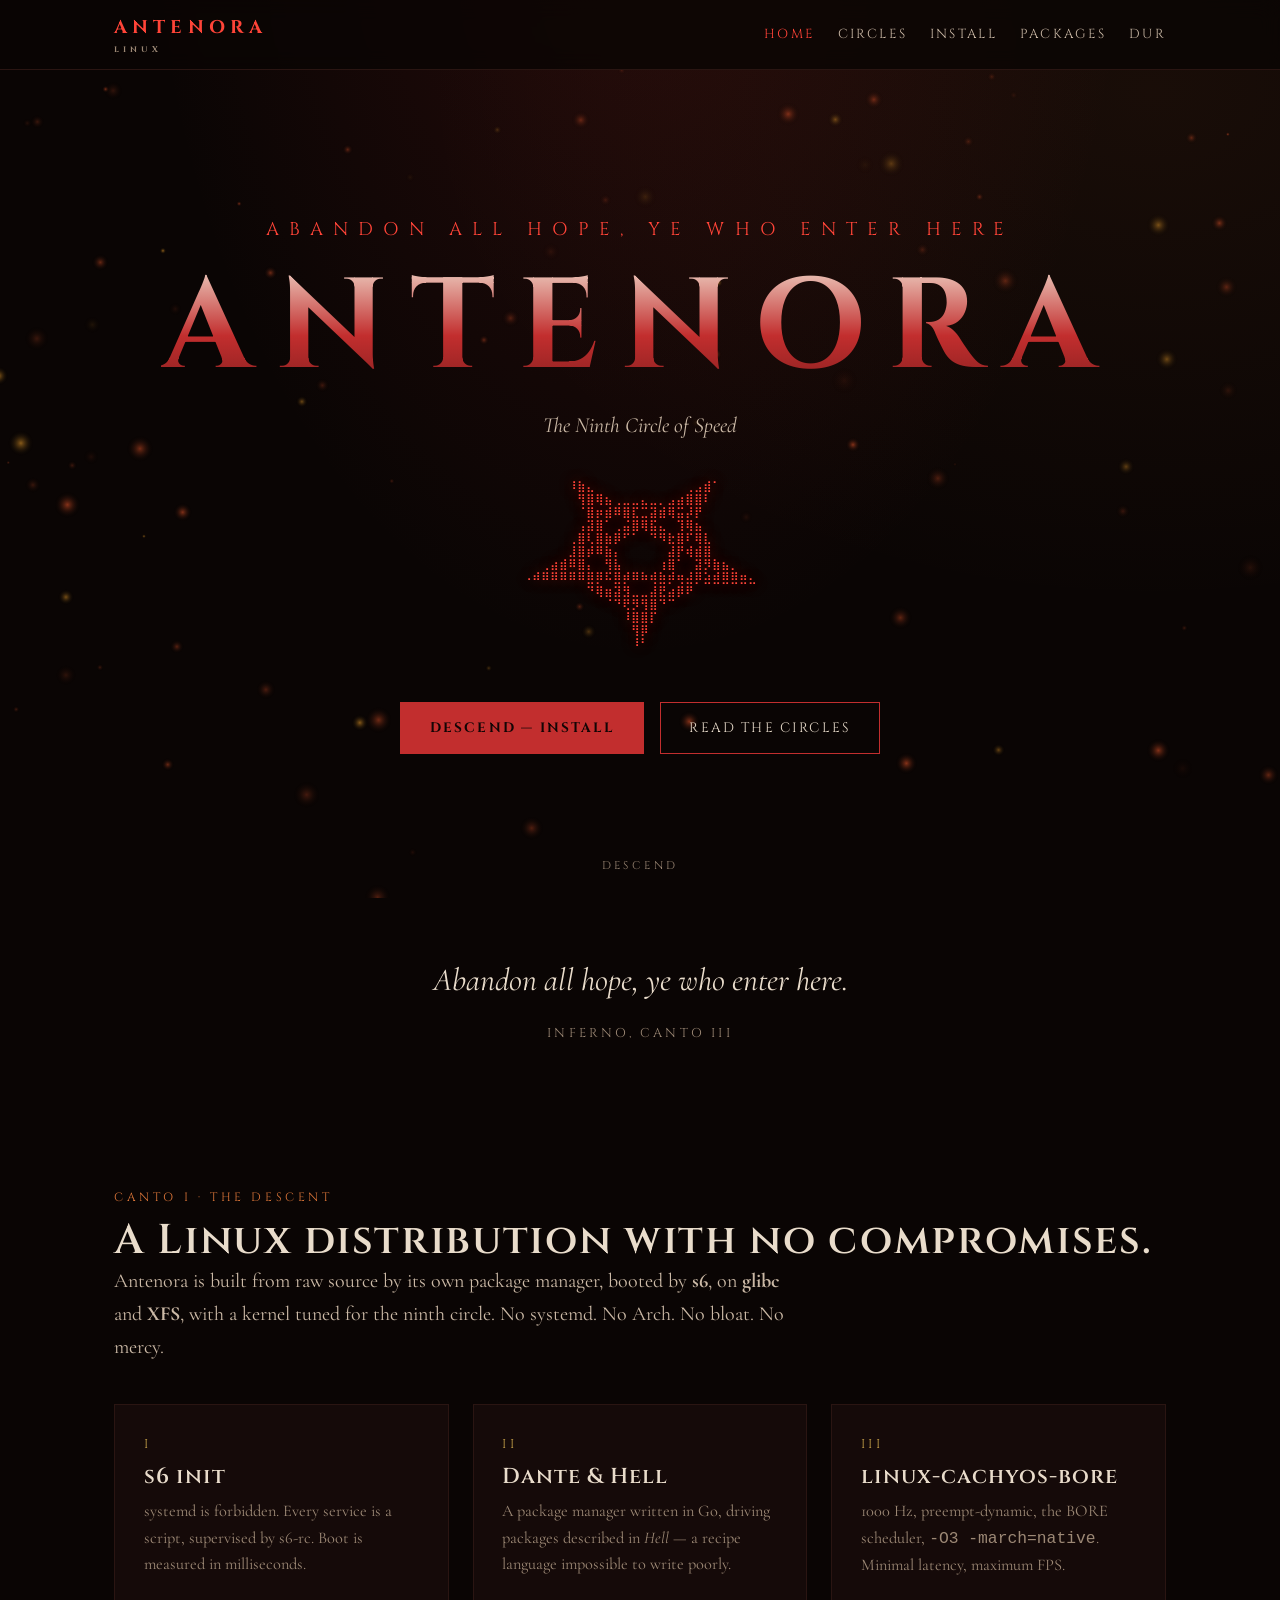
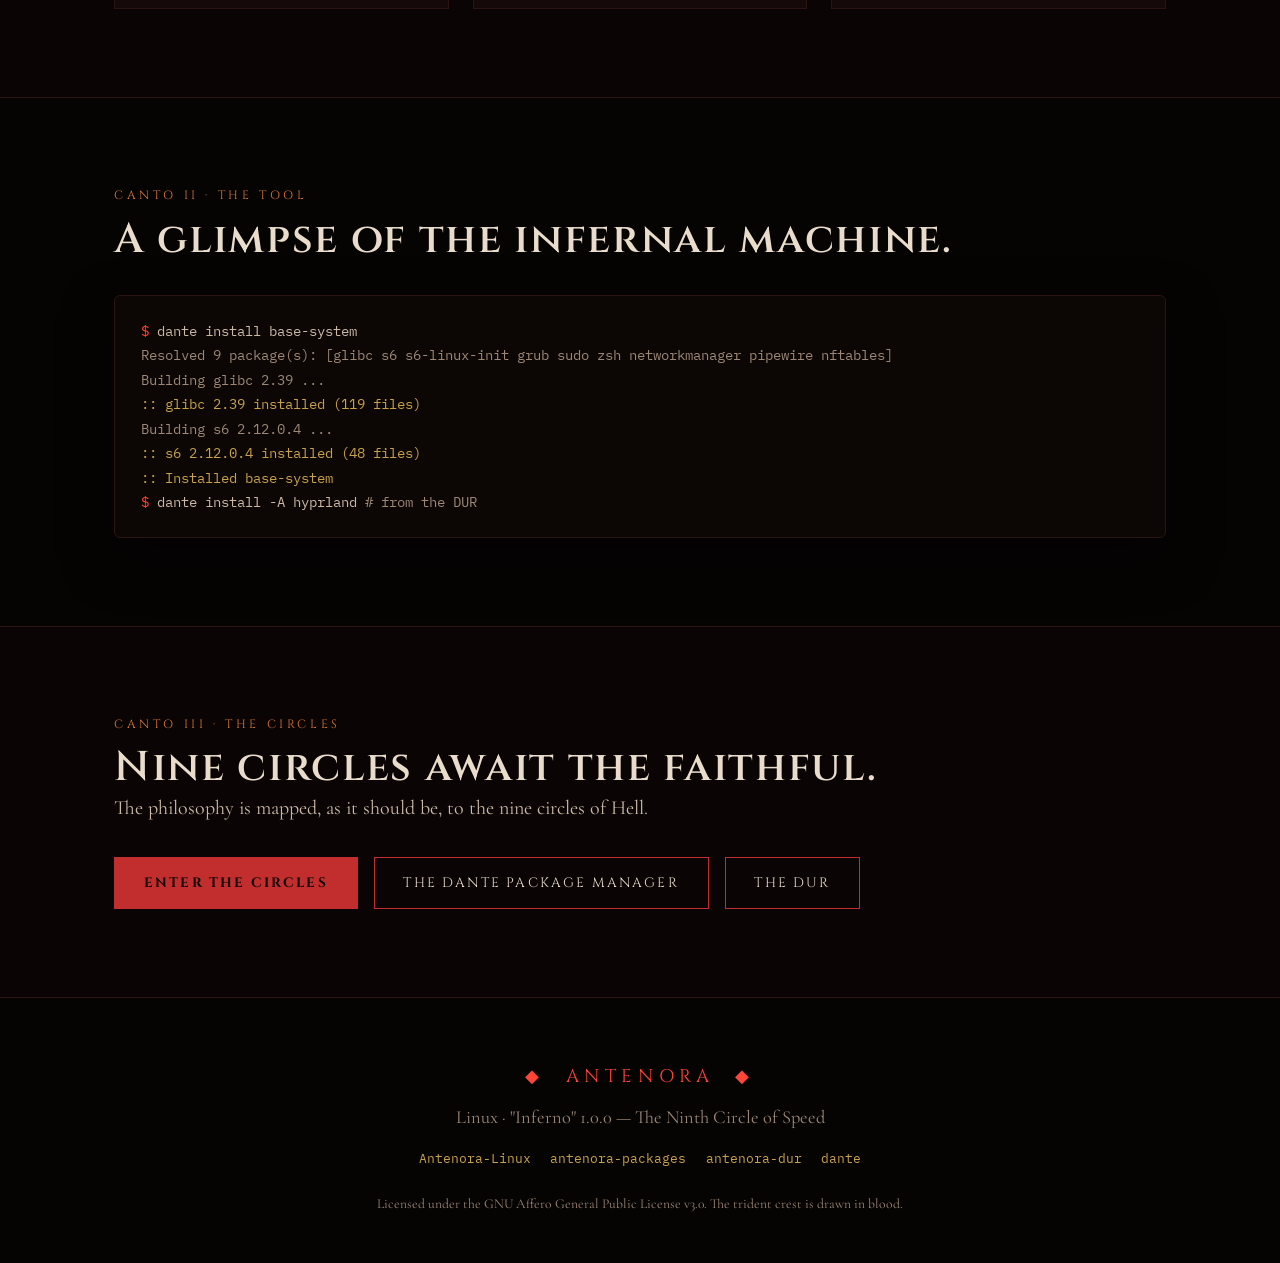
==== docs/index.html @ 0f2cb162 "Add the Antenora website — a descent through the Inferno - Five-page static site themed on Dante's I" ====
<!doctype html>
<html lang="en">
<head>
  <meta charset="utf-8">
  <meta name="viewport" content="width=device-width, initial-scale=1">
  <title>Antenora Linux — The Ninth Circle of Speed</title>
  <meta name="description" content="Antenora is a source-based Linux distribution. s6 init, glibc, XFS, the Dante package manager, and the Hell recipe language. No systemd, no bloat, no mercy.">
  <link rel="preconnect" href="https://fonts.googleapis.com">
  <link rel="preconnect" href="https://fonts.gstatic.com" crossorigin>
  <link href="https://fonts.googleapis.com/css2?family=Cinzel:wght@400;600;700&family=Cormorant+Garamond:ital,wght@0,400;0,500;1,400&family=IBM+Plex+Mono:wght@400;500&display=swap" rel="stylesheet">
  <link rel="stylesheet" href="style.css">
  <link rel="icon" href="favicon.png" type="image/png">
</head>
<body>

<nav>
  <div class="nav-inner">
    <a class="brand" href="index.html">Antenora<small>Linux</small></a>
    <div class="nav-links">
      <a href="index.html" class="active">Home</a>
      <a href="circles.html">Circles</a>
      <a href="install.html">Install</a>
      <a href="packages.html">Packages</a>
      <a href="dur.html">DUR</a>
    </div>
  </div>
</nav>

<header class="hero">
  <canvas id="embers"></canvas>
  <div class="hero-inner">
    <div class="invocation">Abandon all hope, ye who enter here</div>
    <h1>ANTENORA</h1>
    <p class="subtitle">The Ninth Circle of Speed</p>
    <pre class="crest">⠀⠀⠀⠀⠀⢰⣦⡀⠀⠀⠀⠀⠀⠀⠀⠀⠀⠀⠀⢀⣴⠂⠀⠀⠀⠀
⠀⠀⠀⠀⠀⠀⢿⣿⣶⣄⠀⠀⠀⡀⠀⠀⢀⣠⣾⣿⡏⠀⠀⠀⠀⠀
⠀⠀⠀⠀⠀⠀⠘⣿⣬⣽⣾⣿⡟⠛⣻⣵⣿⣛⣹⡿⠀⠀⠀⠀⠀⠀
⠀⠀⠀⠀⠀⠀⢀⣻⣷⠋⠀⣙⣿⣿⣟⡉⠈⢻⣷⣅⠀⠀⠀⠀⠀⠀
⠀⠀⠀⠀⠀⠀⣾⡏⣿⣦⣾⠟⠋⠈⠻⢿⡦⣾⡞⣿⡆⠀⠀⠀⠀⠀
⠀⠀⠀⠀⠀⢸⣿⣼⣿⣯⡁⠀⠀⠀⠀⠀⣹⡿⣴⣼⣿⠀⠀⠀⠀⠀
⠀⠀⠀⣠⣴⣿⣿⡁⠀⢿⣇⠀⠀⠀⠀⢠⣿⠃⠈⣻⢿⣦⣄⠀⠀⠀
⢀⣴⣾⣿⣿⣶⣿⣷⣶⣞⣿⣴⣶⣦⣴⣮⣽⣤⣰⣿⣣⣽⣿⣷⣤⡀
⠀⠀⠀⠀⠀⠀⠀⠻⣷⣤⣻⢷⠀⠀⣸⡿⣡⣾⡿⠁⠉⠉⠉⠉⠉⠉
⠀⠀⠀⠀⠀⠀⠀⠀⠈⠙⠻⡿⢿⢿⣿⠻⠛⠁⠀⠀⠀⠀⠀⠀⠀⠀
⠀⠀⠀⠀⠀⠀⠀⠀⠀⠀⠀⢸⣷⣾⡟⠀⠀⠀⠀⠀⠀⠀⠀⠀⠀⠀
⠀⠀⠀⠀⠀⠀⠀⠀⠀⠀⠀⠀⢿⣿⠁⠀⠀⠀⠀⠀⠀⠀⠀⠀⠀⠀
⠀⠀⠀⠀⠀⠀⠀⠀⠀⠀⠀⠀⢸⠇⠀⠀⠀⠀⠀⠀⠀⠀⠀⠀⠀⠀</pre>
    <div class="cta-row">
      <a class="btn primary" href="install.html">Descend — Install</a>
      <a class="btn ghost" href="circles.html">Read the Circles</a>
    </div>
  </div>
  <div class="scroll-hint">DESCEND</div>
</header>

<section class="quote-strip">
  <div class="container">
    <blockquote data-quote></blockquote>
    <cite data-quote-cite></cite>
  </div>
</section>

<section>
  <div class="container">
    <div class="eyebrow">Canto I · The Descent</div>
    <h2 class="reveal">A Linux distribution with no compromises.</h2>
    <p class="lede reveal">Antenora is built from raw source by its own package manager, booted by <strong>s6</strong>, on <strong>glibc</strong> and <strong>XFS</strong>, with a kernel tuned for the ninth circle. No systemd. No Arch. No bloat. No mercy.</p>
    <div class="grid three" style="margin-top:2.5rem">
      <div class="card reveal">
        <div class="num">I</div>
        <h3>s6 init</h3>
        <p>systemd is forbidden. Every service is a script, supervised by s6-rc. Boot is measured in milliseconds.</p>
      </div>
      <div class="card reveal">
        <div class="num">II</div>
        <h3>Dante &amp; Hell</h3>
        <p>A package manager written in Go, driving packages described in <em>Hell</em> — a recipe language impossible to write poorly.</p>
      </div>
      <div class="card reveal">
        <div class="num">III</div>
        <h3>linux-cachyos-bore</h3>
        <p>1000&nbsp;Hz, preempt-dynamic, the BORE scheduler, <code>-O3 -march=native</code>. Minimal latency, maximum FPS.</p>
      </div>
    </div>
  </div>
</section>

<section class="alt">
  <div class="container">
    <div class="eyebrow">Canto II · The Tool</div>
    <h2 class="reveal">A glimpse of the infernal machine.</h2>
    <div class="terminal reveal" style="margin-top:2rem">
      <div><span class="prompt">$</span> dante install base-system</div>
      <div class="dim">Resolved 9 package(s): [glibc s6 s6-linux-init grub sudo zsh networkmanager pipewire nftables]</div>
      <div class="dim">Building glibc 2.39 ...</div>
      <div class="ok">:: glibc 2.39 installed (119 files)</div>
      <div class="dim">Building s6 2.12.0.4 ...</div>
      <div class="ok">:: s6 2.12.0.4 installed (48 files)</div>
      <div class="ok">:: Installed base-system</div>
      <div><span class="prompt">$</span> dante install -A hyprland <span class="dim"># from the DUR</span></div>
    </div>
  </div>
</section>

<section>
  <div class="container">
    <div class="eyebrow">Canto III · The Circles</div>
    <h2 class="reveal">Nine circles await the faithful.</h2>
    <p class="lede reveal">The philosophy is mapped, as it should be, to the nine circles of Hell.</p>
    <div class="cta-row reveal" style="justify-content:flex-start; margin-top:2rem">
      <a class="btn primary" href="circles.html">Enter the Circles</a>
      <a class="btn ghost" href="packages.html">The Dante package manager</a>
      <a class="btn ghost" href="dur.html">The DUR</a>
    </div>
  </div>
</section>

<footer>
  <div class="container">
    <div style="font-family:var(--display); letter-spacing:.3em; color:var(--red-bright)">◆ &nbsp;ANTENORA&nbsp; ◆</div>
    <p style="margin-top:.6rem; color:var(--muted)">Linux · "Inferno" 1.0.0 — The Ninth Circle of Speed</p>
    <div class="repos">
      <a href="https://github.com/AstralZX/Antenora-Linux">Antenora-Linux</a>
      <a href="https://github.com/AstralZX/antenora-packages">antenora-packages</a>
      <a href="https://github.com/AstralZX/antenora-dur">antenora-dur</a>
      <a href="https://github.com/AstralZX/dante">dante</a>
    </div>
    <p class="legal">Licensed under the GNU Affero General Public License v3.0. The trident crest is drawn in blood.</p>
  </div>
</footer>

<script src="main.js"></script>
</body>
</html>
---- docs/style.css ----
/* =========================================================================
   ANTENORA — The Ninth Circle of Speed
   A descent through Dante's Inferno, rendered in CSS.
   ========================================================================= */

:root {
  --bg: #0a0504;
  --bg-deep: #060303;
  --surface: #150a09;
  --surface-2: #1c0e0c;
  --line: #2a1512;
  --red: #c22e2e;
  --red-bright: #ff4438;
  --red-deep: #7c1d1d;
  --ember: #e0783a;
  --gold: #c8a24a;
  --ink: #e9dccb;
  --ink-dim: #cbb9a6;
  --muted: #9c8875;
  --serif: "Cormorant Garamond", "Georgia", serif;
  --display: "Cinzel", "Trajan Pro", serif;
  --mono: "IBM Plex Mono", "SFMono-Regular", "Menlo", monospace;
  --maxw: 1100px;
}

* { margin: 0; padding: 0; box-sizing: border-box; }

html { scroll-behavior: smooth; }

body {
  background: var(--bg);
  color: var(--ink);
  font-family: var(--serif);
  font-size: 1.15rem;
  line-height: 1.65;
  -webkit-font-smoothing: antialiased;
  background-image:
    radial-gradient(ellipse at 50% -20%, rgba(194,46,46,.16), transparent 55%),
    radial-gradient(ellipse at 90% 10%, rgba(224,120,58,.07), transparent 45%);
  background-attachment: fixed;
}

::selection { background: var(--red); color: #fff; }

a { color: var(--gold); text-decoration: none; }
a:hover { color: var(--ember); }

h1, h2, h3, h4 { font-family: var(--display); font-weight: 600; color: var(--ink); line-height: 1.15; }
h2 { font-size: clamp(1.8rem, 3.5vw, 2.6rem); letter-spacing: .04em; }
h3 { font-size: 1.35rem; letter-spacing: .05em; }

.container { max-width: var(--maxw); margin: 0 auto; padding: 0 1.5rem; }

/* ---- Nav ----------------------------------------------------------------- */
nav {
  position: sticky; top: 0; z-index: 50;
  background: rgba(10,5,4,.82);
  backdrop-filter: blur(10px);
  border-bottom: 1px solid var(--line);
}
.nav-inner { display: flex; align-items: center; gap: 1.75rem; max-width: var(--maxw); margin: 0 auto; padding: .8rem 1.5rem; }
.brand { font-family: var(--display); font-weight: 700; font-size: 1.15rem; letter-spacing: .28em; color: var(--red-bright); text-transform: uppercase; white-space: nowrap; }
.brand small { display: block; font-size: .5rem; letter-spacing: .5em; color: var(--muted); }
.nav-links { display: flex; gap: 1.4rem; margin-left: auto; }
.nav-links a { font-family: var(--display); font-size: .82rem; letter-spacing: .18em; text-transform: uppercase; color: var(--ink-dim); }
.nav-links a:hover { color: var(--ember); }
.nav-links a.active { color: var(--red-bright); }

/* ---- Hero ----------------------------------------------------------------- */
.hero {
  position: relative; min-height: 92vh;
  display: flex; align-items: center; justify-content: center; text-align: center;
  overflow: hidden;
}
#embers { position: absolute; inset: 0; width: 100%; height: 100%; }
.hero-inner { position: relative; z-index: 2; padding: 4rem 1.5rem; }
.hero .invocation { font-family: var(--display); letter-spacing: .55em; text-transform: uppercase; color: var(--red-bright); font-size: clamp(.85rem, 1.8vw, 1.15rem); margin-bottom: .6rem; }
.hero h1 {
  font-size: clamp(3rem, 11vw, 8rem);
  letter-spacing: .18em;
  font-weight: 700;
  background: linear-gradient(180deg, #f4e7d8 0%, #c22e2e 55%, #7c1d1d 100%);
  -webkit-background-clip: text; background-clip: text; color: transparent;
}
.hero .subtitle { font-size: clamp(1rem, 2.2vw, 1.35rem); color: var(--ink-dim); font-style: italic; margin-top: .4rem; }
.crest { color: var(--red-bright); font-family: var(--mono); font-size: clamp(.5rem, 1.4vw, .78rem); line-height: 1.05; margin: 2rem auto; text-shadow: 0 0 14px rgba(255,68,56,.55); white-space: pre; display: inline-block; }
.cta-row { display: flex; gap: 1rem; justify-content: center; flex-wrap: wrap; margin-top: 1.5rem; }
.btn {
  font-family: var(--display); letter-spacing: .16em; text-transform: uppercase;
  font-size: .85rem; padding: .85rem 1.8rem; border: 1px solid var(--red);
  color: var(--ink); transition: all .25s ease; cursor: pointer; display: inline-block;
}
.btn.primary { background: var(--red); border-color: var(--red); color: #120505; font-weight: 700; }
.btn.primary:hover { background: var(--red-bright); border-color: var(--red-bright); box-shadow: 0 0 24px rgba(255,68,56,.45); }
.btn.ghost:hover { border-color: var(--ember); color: var(--ember); box-shadow: 0 0 18px rgba(224,120,58,.25); }
.scroll-hint { position: absolute; bottom: 1.4rem; left: 50%; transform: translateX(-50%); color: var(--muted); font-family: var(--display); font-size: .7rem; letter-spacing: .3em; animation: bob 2.2s infinite; }
@keyframes bob { 0%,100% { transform: translate(-50%,0); } 50% { transform: translate(-50%,8px); } }

/* ---- Sections -------------------------------------------------------------- */
section { padding: 5.5rem 0; }
section.alt { background: var(--bg-deep); border-top: 1px solid var(--line); border-bottom: 1px solid var(--line); }
.eyebrow { font-family: var(--display); letter-spacing: .3em; text-transform: uppercase; font-size: .75rem; color: var(--ember); margin-bottom: .6rem; }
.lede { max-width: 42rem; color: var(--ink-dim); font-size: 1.25rem; }

/* quote strip */
.quote-strip { text-align: center; padding: 3.5rem 0; }
.quote-strip blockquote { font-size: clamp(1.3rem, 3vw, 2rem); font-style: italic; color: var(--ink); max-width: 52rem; margin: 0 auto; }
.quote-strip cite { display: block; margin-top: 1rem; font-family: var(--display); font-style: normal; font-size: .8rem; letter-spacing: .25em; text-transform: uppercase; color: var(--muted); }

/* cards */
.grid { display: grid; gap: 1.5rem; }
.grid.two { grid-template-columns: repeat(auto-fit, minmax(280px, 1fr)); }
.grid.three { grid-template-columns: repeat(auto-fit, minmax(240px, 1fr)); }
.card {
  background: var(--surface); border: 1px solid var(--line); padding: 1.8rem;
  transition: transform .25s ease, border-color .25s ease, box-shadow .25s ease;
}
.card:hover { transform: translateY(-4px); border-color: var(--red); box-shadow: 0 12px 34px rgba(194,46,46,.22); }
.card .num { font-family: var(--display); font-size: .8rem; letter-spacing: .25em; color: var(--gold); }
.card h3 { margin: .6rem 0 .5rem; }
.card p { color: var(--muted); font-size: 1.02rem; }

/* circles */
.circle { display: flex; gap: 1.4rem; align-items: flex-start; }
.circle .ring {
  flex: 0 0 auto; width: 58px; height: 58px; border-radius: 50%;
  border: 2px solid var(--red); display: grid; place-items: center;
  font-family: var(--display); font-size: 1.4rem; color: var(--red-bright);
  box-shadow: inset 0 0 14px rgba(194,46,46,.35);
}

/* tables */
table { width: 100%; border-collapse: collapse; }
th, td { text-align: left; padding: .8rem .9rem; border-bottom: 1px solid var(--line); }
th { font-family: var(--display); letter-spacing: .12em; text-transform: uppercase; font-size: .75rem; color: var(--ember); }
td { color: var(--ink-dim); font-size: 1.02rem; }
td code { font-family: var(--mono); font-size: .9rem; color: var(--red-bright); }

/* terminal + code */
.terminal, .code {
  background: #0c0605; border: 1px solid var(--line); border-radius: 6px;
  padding: 1.4rem 1.6rem; font-family: var(--mono); font-size: .9rem; line-height: 1.7;
  overflow-x: auto; box-shadow: 0 20px 50px rgba(0,0,0,.5);
}
.terminal { color: var(--ink-dim); }
.terminal .prompt { color: var(--red-bright); }
.terminal .ok { color: var(--gold); }
.terminal .dim { color: var(--muted); }
.code { color: #d7c6b2; }
.code .c { color: #6f5f50; font-style: italic; }   /* comment */
.code .k { color: var(--red-bright); }              /* keyword */
.code .s { color: var(--gold); }                    /* string */
.code .v { color: var(--ember); }                   /* variable */

/* steps */
.steps { counter-reset: step; }
.step { display: flex; gap: 1.4rem; margin-bottom: 1.6rem; }
.step::before {
  counter-increment: step; content: counter(step);
  flex: 0 0 auto; width: 44px; height: 44px; border: 1px solid var(--red);
  display: grid; place-items: center; font-family: var(--display); color: var(--red-bright); font-size: 1.1rem;
}
.step h3 { font-size: 1.15rem; }
.step p { color: var(--muted); }

/* footer */
footer { border-top: 1px solid var(--line); padding: 4rem 0 3rem; text-align: center; background: var(--bg-deep); }
footer .crest { font-size: .6rem; margin: 1rem 0; }
footer .legal { color: var(--muted); font-size: .85rem; margin-top: 1.5rem; }
footer .repos { display: flex; gap: 1.2rem; justify-content: center; flex-wrap: wrap; margin-top: 1rem; }
footer .repos a { font-family: var(--mono); font-size: .8rem; }

/* reveal */
.reveal { opacity: 0; transform: translateY(24px); transition: opacity .7s ease, transform .7s ease; }
.reveal.in { opacity: 1; transform: none; }

/* misc */
.page-hero { padding: 6rem 0 3rem; text-align: center; border-bottom: 1px solid var(--line); }
.page-hero h1 { font-size: clamp(2.4rem, 6vw, 4.2rem); letter-spacing: .14em; }
.page-hero p { color: var(--ink-dim); max-width: 46rem; margin: 1rem auto 0; font-size: 1.2rem; }
.rule { text-align: center; color: var(--red-deep); letter-spacing: .6em; margin: 1rem 0; }
kbd { font-family: var(--mono); font-size: .82em; background: var(--surface-2); border: 1px solid var(--line); border-radius: 4px; padding: .1em .45em; color: var(--ink); }

@media (max-width: 640px) {
  .nav-links { gap: 1rem; }
  .nav-links a { font-size: .7rem; letter-spacing: .08em; }
  section { padding: 3.5rem 0; }
}

@media (prefers-reduced-motion: reduce) {
  * { animation: none !important; transition: none !important; }
  .reveal { opacity: 1; transform: none; }
}
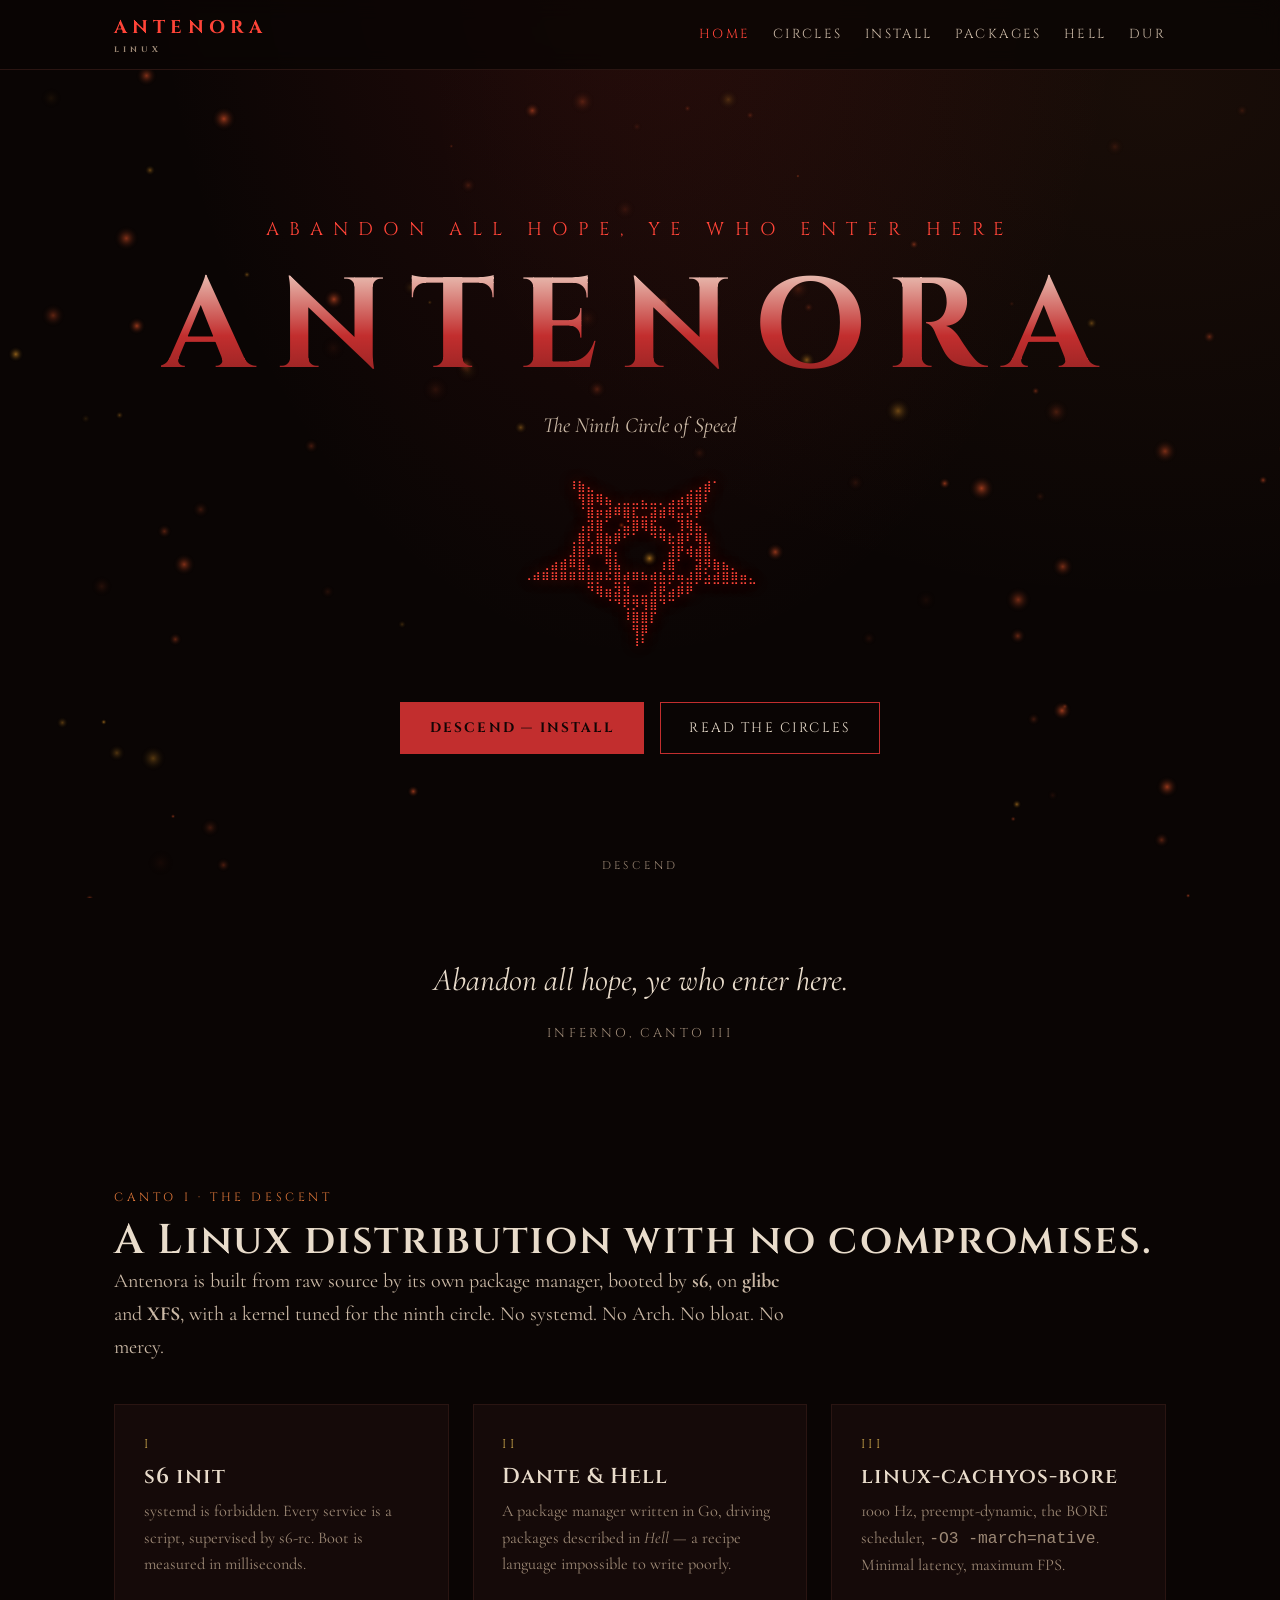
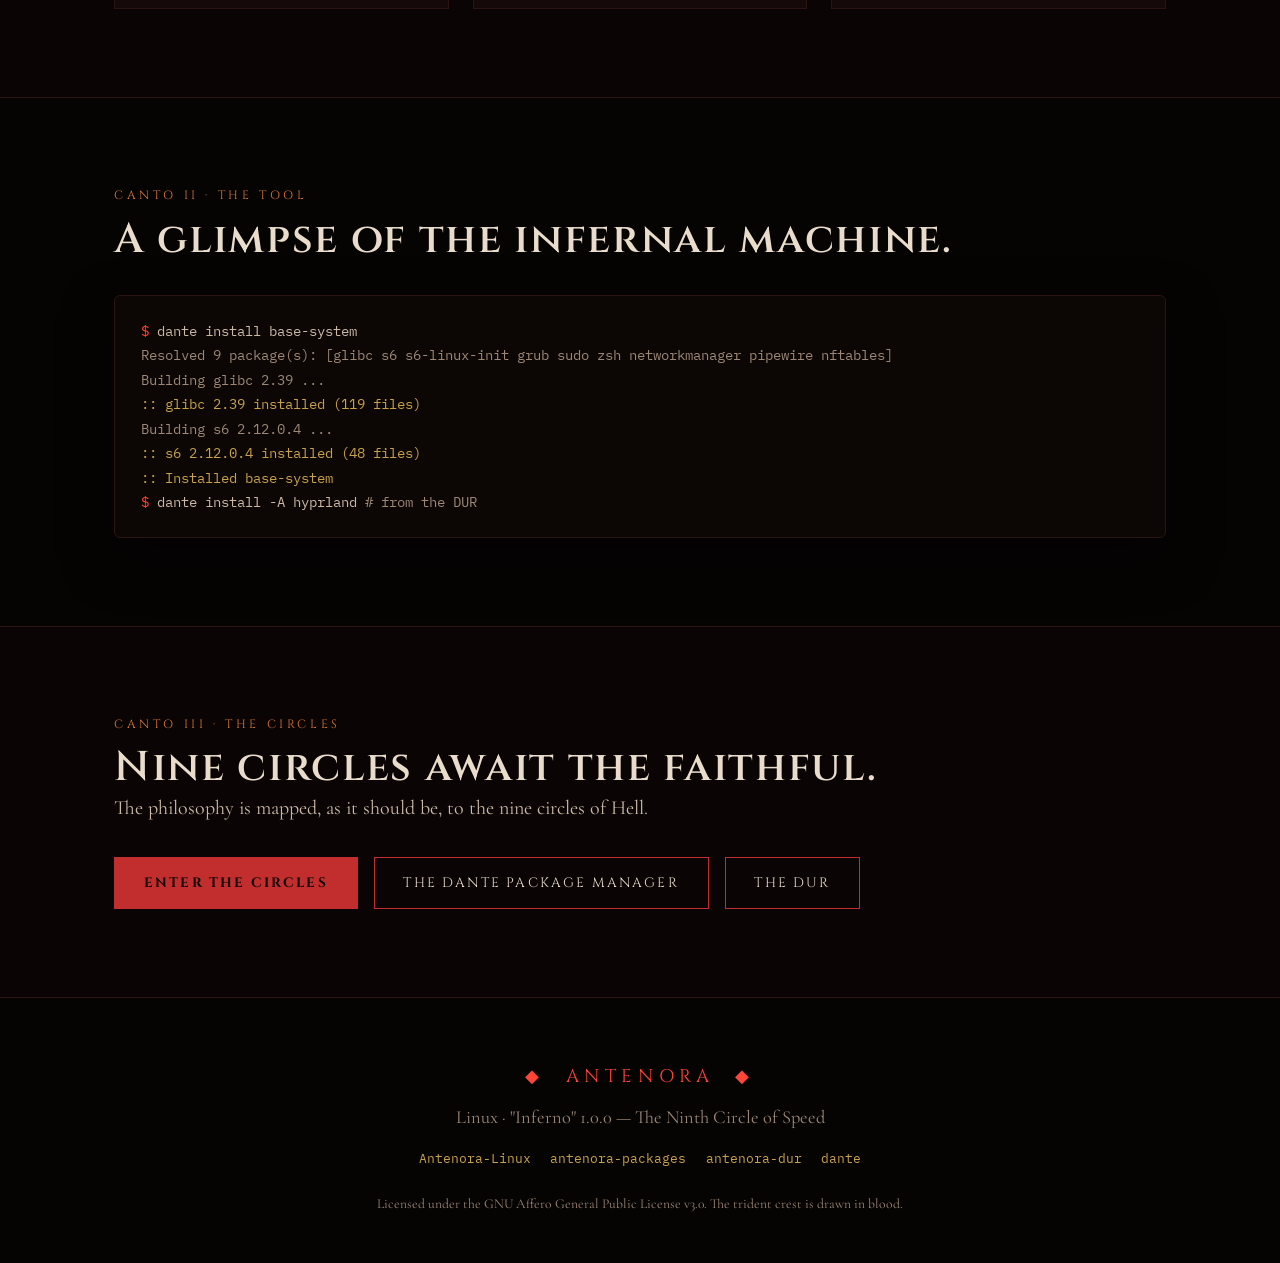
==== commit 44ef978e: "Manual install + complete site guides - Remove the automated installer; Antenora is now installed by" ====
--- a/docs/index.html
+++ b/docs/index.html
@@ -21,6 +21,7 @@
       <a href="circles.html">Circles</a>
       <a href="install.html">Install</a>
       <a href="packages.html">Packages</a>
+      <a href="hell.html">Hell</a>
       <a href="dur.html">DUR</a>
     </div>
   </div>
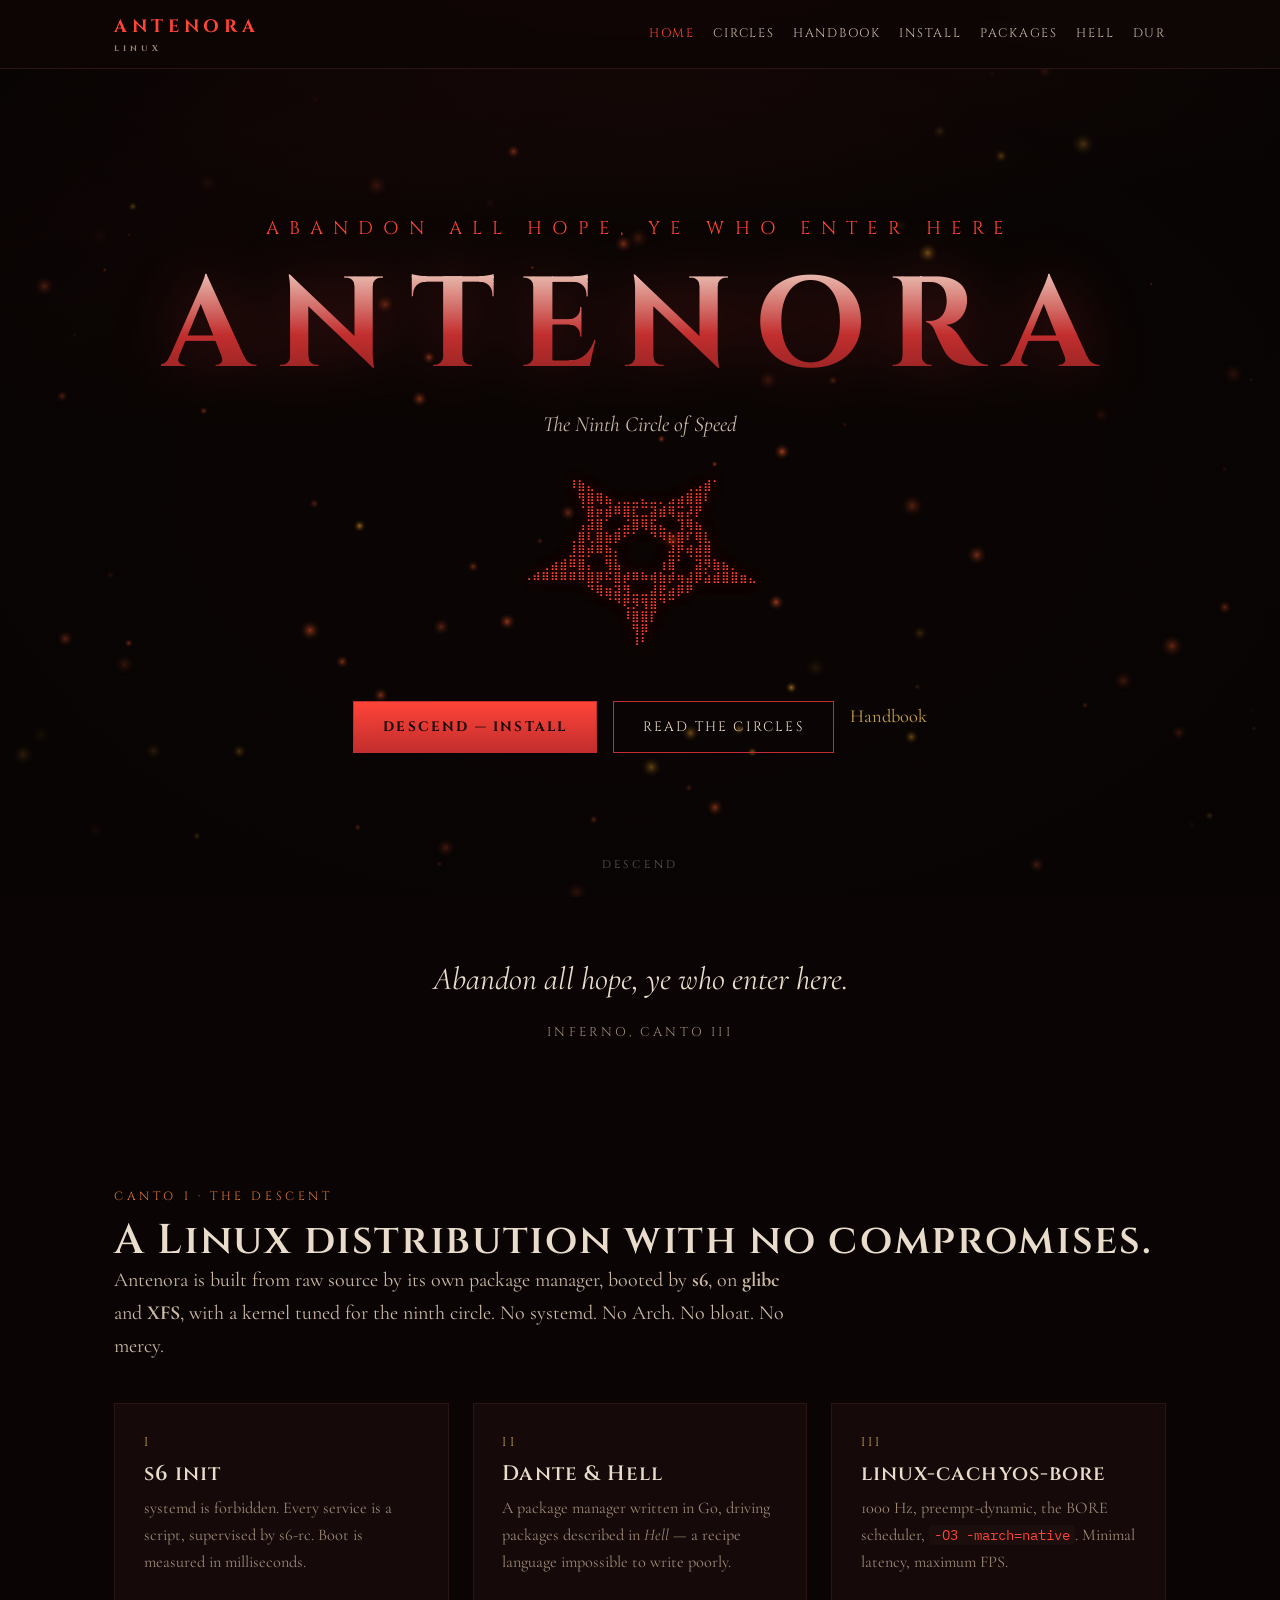
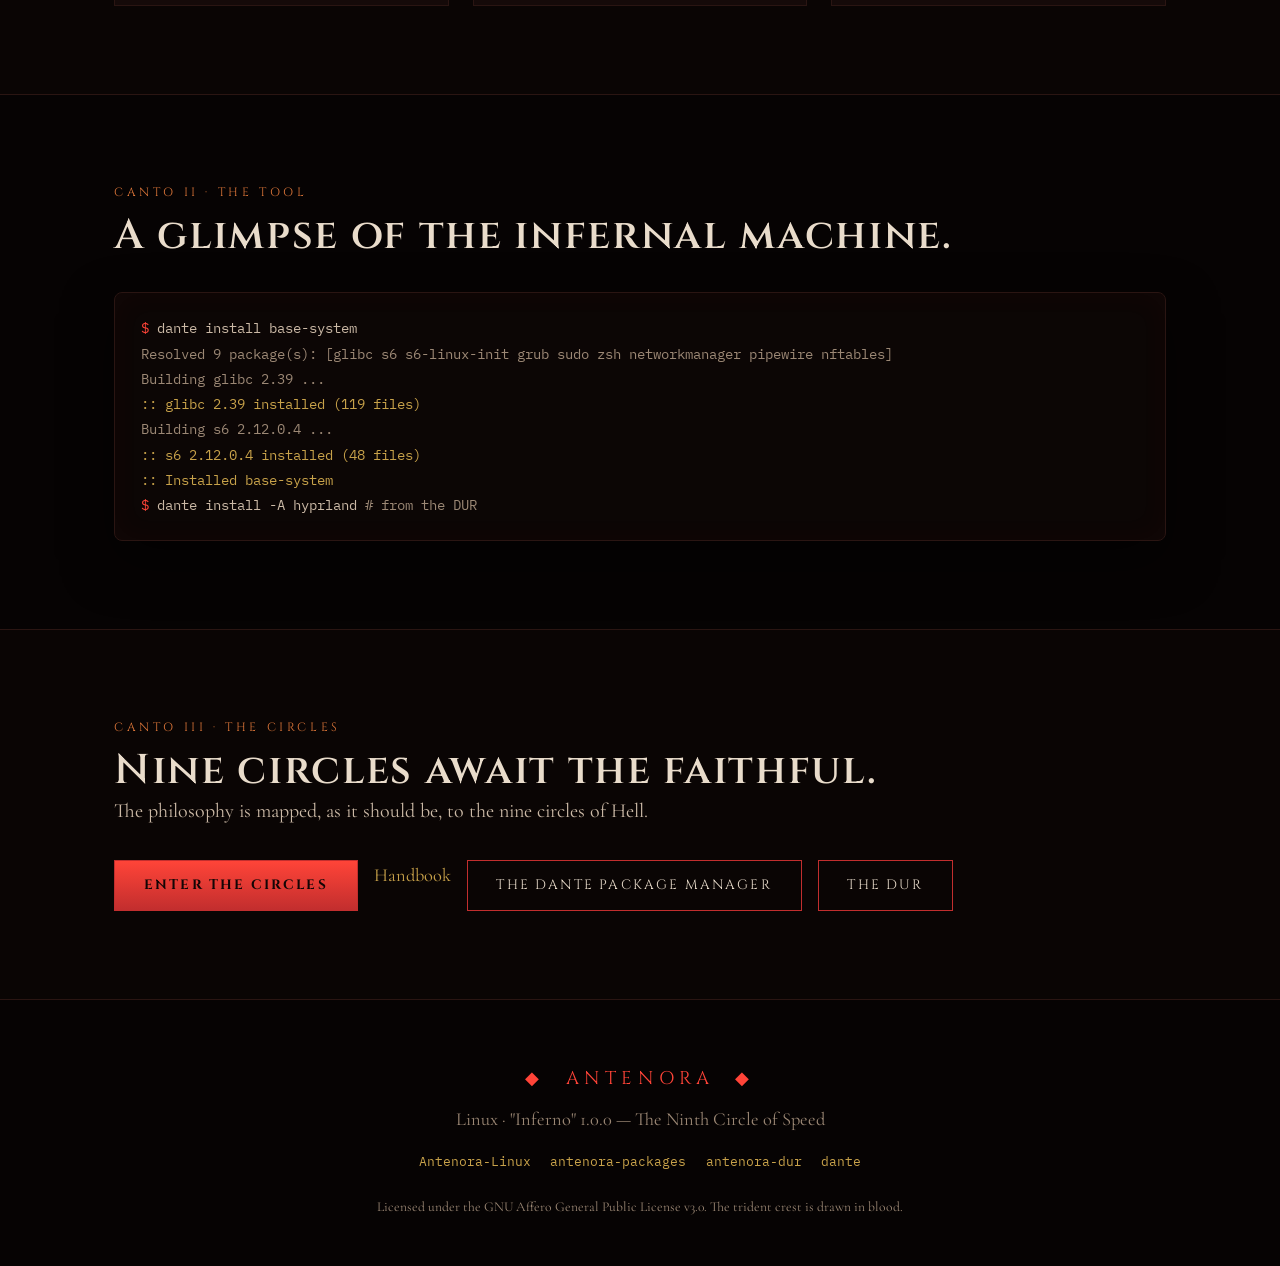
==== commit b0347fd5: "The Antenora Handbook + a full site redesign - docs/handbook.md: the complete Gentoo-style Handbook " ====
--- a/docs/index.html
+++ b/docs/index.html
@@ -19,6 +19,7 @@
     <div class="nav-links">
       <a href="index.html" class="active">Home</a>
       <a href="circles.html">Circles</a>
+      <a href="handbook.html">Handbook</a>
       <a href="install.html">Install</a>
       <a href="packages.html">Packages</a>
       <a href="hell.html">Hell</a>
@@ -49,6 +50,7 @@
     <div class="cta-row">
       <a class="btn primary" href="install.html">Descend — Install</a>
       <a class="btn ghost" href="circles.html">Read the Circles</a>
+      <a href="handbook.html">Handbook</a>
     </div>
   </div>
   <div class="scroll-hint">DESCEND</div>
@@ -110,6 +112,7 @@
     <p class="lede reveal">The philosophy is mapped, as it should be, to the nine circles of Hell.</p>
     <div class="cta-row reveal" style="justify-content:flex-start; margin-top:2rem">
       <a class="btn primary" href="circles.html">Enter the Circles</a>
+      <a href="handbook.html">Handbook</a>
       <a class="btn ghost" href="packages.html">The Dante package manager</a>
       <a class="btn ghost" href="dur.html">The DUR</a>
     </div>
--- a/docs/style.css
+++ b/docs/style.css
@@ -35,34 +35,42 @@
   line-height: 1.65;
   -webkit-font-smoothing: antialiased;
   background-image:
-    radial-gradient(ellipse at 50% -20%, rgba(194,46,46,.16), transparent 55%),
-    radial-gradient(ellipse at 90% 10%, rgba(224,120,58,.07), transparent 45%);
+    radial-gradient(ellipse 120% 60% at 50% -10%, rgba(194,46,46,.20), transparent 60%),
+    radial-gradient(ellipse 60% 40% at 100% 0%, rgba(224,120,58,.08), transparent 50%),
+    radial-gradient(ellipse 80% 50% at 0% 20%, rgba(124,29,29,.10), transparent 55%);
   background-attachment: fixed;
 }
 
 ::selection { background: var(--red); color: #fff; }
 
-a { color: var(--gold); text-decoration: none; }
+a { color: var(--gold); text-decoration: none; transition: color .2s ease; }
 a:hover { color: var(--ember); }
 
 h1, h2, h3, h4 { font-family: var(--display); font-weight: 600; color: var(--ink); line-height: 1.15; }
 h2 { font-size: clamp(1.8rem, 3.5vw, 2.6rem); letter-spacing: .04em; }
-h3 { font-size: 1.35rem; letter-spacing: .05em; }
+h3 { font-size: 1.3rem; letter-spacing: .05em; }
 
 .container { max-width: var(--maxw); margin: 0 auto; padding: 0 1.5rem; }
+
+/* ---- scroll progress ----------------------------------------------------- */
+.progress {
+  position: fixed; top: 0; left: 0; height: 2px; width: 0; z-index: 100;
+  background: linear-gradient(90deg, var(--red-deep), var(--red-bright), var(--ember));
+  box-shadow: 0 0 8px rgba(255,68,56,.6);
+}
 
 /* ---- Nav ----------------------------------------------------------------- */
 nav {
   position: sticky; top: 0; z-index: 50;
   background: rgba(10,5,4,.82);
-  backdrop-filter: blur(10px);
+  backdrop-filter: blur(12px);
   border-bottom: 1px solid var(--line);
 }
-.nav-inner { display: flex; align-items: center; gap: 1.75rem; max-width: var(--maxw); margin: 0 auto; padding: .8rem 1.5rem; }
-.brand { font-family: var(--display); font-weight: 700; font-size: 1.15rem; letter-spacing: .28em; color: var(--red-bright); text-transform: uppercase; white-space: nowrap; }
+.nav-inner { display: flex; align-items: center; gap: 1.4rem; max-width: var(--maxw); margin: 0 auto; padding: .8rem 1.5rem; }
+.brand { font-family: var(--display); font-weight: 700; font-size: 1.12rem; letter-spacing: .26em; color: var(--red-bright); text-transform: uppercase; white-space: nowrap; }
 .brand small { display: block; font-size: .5rem; letter-spacing: .5em; color: var(--muted); }
-.nav-links { display: flex; gap: 1.4rem; margin-left: auto; }
-.nav-links a { font-family: var(--display); font-size: .82rem; letter-spacing: .18em; text-transform: uppercase; color: var(--ink-dim); }
+.nav-links { display: flex; gap: 1.15rem; margin-left: auto; }
+.nav-links a { font-family: var(--display); font-size: .78rem; letter-spacing: .14em; text-transform: uppercase; color: var(--ink-dim); }
 .nav-links a:hover { color: var(--ember); }
 .nav-links a.active { color: var(--red-bright); }
 
@@ -73,6 +81,10 @@
   overflow: hidden;
 }
 #embers { position: absolute; inset: 0; width: 100%; height: 100%; }
+.hero::after {
+  content: ""; position: absolute; inset: 0; pointer-events: none;
+  background: radial-gradient(ellipse at center, transparent 40%, rgba(6,3,3,.85) 100%);
+}
 .hero-inner { position: relative; z-index: 2; padding: 4rem 1.5rem; }
 .hero .invocation { font-family: var(--display); letter-spacing: .55em; text-transform: uppercase; color: var(--red-bright); font-size: clamp(.85rem, 1.8vw, 1.15rem); margin-bottom: .6rem; }
 .hero h1 {
@@ -81,6 +93,7 @@
   font-weight: 700;
   background: linear-gradient(180deg, #f4e7d8 0%, #c22e2e 55%, #7c1d1d 100%);
   -webkit-background-clip: text; background-clip: text; color: transparent;
+  filter: drop-shadow(0 0 30px rgba(194,46,46,.35));
 }
 .hero .subtitle { font-size: clamp(1rem, 2.2vw, 1.35rem); color: var(--ink-dim); font-style: italic; margin-top: .4rem; }
 .crest { color: var(--red-bright); font-family: var(--mono); font-size: clamp(.5rem, 1.4vw, .78rem); line-height: 1.05; margin: 2rem auto; text-shadow: 0 0 14px rgba(255,68,56,.55); white-space: pre; display: inline-block; }
@@ -90,8 +103,8 @@
   font-size: .85rem; padding: .85rem 1.8rem; border: 1px solid var(--red);
   color: var(--ink); transition: all .25s ease; cursor: pointer; display: inline-block;
 }
-.btn.primary { background: var(--red); border-color: var(--red); color: #120505; font-weight: 700; }
-.btn.primary:hover { background: var(--red-bright); border-color: var(--red-bright); box-shadow: 0 0 24px rgba(255,68,56,.45); }
+.btn.primary { background: linear-gradient(180deg, var(--red-bright), var(--red)); border-color: var(--red); color: #120505; font-weight: 700; }
+.btn.primary:hover { box-shadow: 0 0 26px rgba(255,68,56,.55); transform: translateY(-1px); }
 .btn.ghost:hover { border-color: var(--ember); color: var(--ember); box-shadow: 0 0 18px rgba(224,120,58,.25); }
 .scroll-hint { position: absolute; bottom: 1.4rem; left: 50%; transform: translateX(-50%); color: var(--muted); font-family: var(--display); font-size: .7rem; letter-spacing: .3em; animation: bob 2.2s infinite; }
 @keyframes bob { 0%,100% { transform: translate(-50%,0); } 50% { transform: translate(-50%,8px); } }
@@ -102,12 +115,10 @@
 .eyebrow { font-family: var(--display); letter-spacing: .3em; text-transform: uppercase; font-size: .75rem; color: var(--ember); margin-bottom: .6rem; }
 .lede { max-width: 42rem; color: var(--ink-dim); font-size: 1.25rem; }
 
-/* quote strip */
 .quote-strip { text-align: center; padding: 3.5rem 0; }
 .quote-strip blockquote { font-size: clamp(1.3rem, 3vw, 2rem); font-style: italic; color: var(--ink); max-width: 52rem; margin: 0 auto; }
 .quote-strip cite { display: block; margin-top: 1rem; font-family: var(--display); font-style: normal; font-size: .8rem; letter-spacing: .25em; text-transform: uppercase; color: var(--muted); }
 
-/* cards */
 .grid { display: grid; gap: 1.5rem; }
 .grid.two { grid-template-columns: repeat(auto-fit, minmax(280px, 1fr)); }
 .grid.three { grid-template-columns: repeat(auto-fit, minmax(240px, 1fr)); }
@@ -116,11 +127,10 @@
   transition: transform .25s ease, border-color .25s ease, box-shadow .25s ease;
 }
 .card:hover { transform: translateY(-4px); border-color: var(--red); box-shadow: 0 12px 34px rgba(194,46,46,.22); }
-.card .num { font-family: var(--display); font-size: .8rem; letter-spacing: .25em; color: var(--gold); }
+.card .num { font-family: var(--display); font-size: .78rem; letter-spacing: .25em; text-transform: uppercase; color: var(--gold); }
 .card h3 { margin: .6rem 0 .5rem; }
 .card p { color: var(--muted); font-size: 1.02rem; }
 
-/* circles */
 .circle { display: flex; gap: 1.4rem; align-items: flex-start; }
 .circle .ring {
   flex: 0 0 auto; width: 58px; height: 58px; border-radius: 50%;
@@ -129,30 +139,27 @@
   box-shadow: inset 0 0 14px rgba(194,46,46,.35);
 }
 
-/* tables */
 table { width: 100%; border-collapse: collapse; }
 th, td { text-align: left; padding: .8rem .9rem; border-bottom: 1px solid var(--line); }
 th { font-family: var(--display); letter-spacing: .12em; text-transform: uppercase; font-size: .75rem; color: var(--ember); }
 td { color: var(--ink-dim); font-size: 1.02rem; }
-td code { font-family: var(--mono); font-size: .9rem; color: var(--red-bright); }
-
-/* terminal + code */
+td code, p code, li code { font-family: var(--mono); font-size: .86em; color: var(--red-bright); background: var(--surface-2); padding: .08em .35em; border-radius: 4px; }
+
 .terminal, .code {
-  background: #0c0605; border: 1px solid var(--line); border-radius: 6px;
-  padding: 1.4rem 1.6rem; font-family: var(--mono); font-size: .9rem; line-height: 1.7;
-  overflow-x: auto; box-shadow: 0 20px 50px rgba(0,0,0,.5);
+  background: #0c0605; border: 1px solid var(--line); border-radius: 8px;
+  padding: 1.4rem 1.6rem; font-family: var(--mono); font-size: .9rem; line-height: 1.75;
+  overflow-x: auto; box-shadow: 0 20px 50px rgba(0,0,0,.5), inset 0 0 30px rgba(194,46,46,.04);
 }
 .terminal { color: var(--ink-dim); }
 .terminal .prompt { color: var(--red-bright); }
 .terminal .ok { color: var(--gold); }
 .terminal .dim { color: var(--muted); }
 .code { color: #d7c6b2; }
-.code .c { color: #6f5f50; font-style: italic; }   /* comment */
-.code .k { color: var(--red-bright); }              /* keyword */
-.code .s { color: var(--gold); }                    /* string */
-.code .v { color: var(--ember); }                   /* variable */
-
-/* steps */
+.code .c { color: #6f5f50; font-style: italic; }
+.code .k { color: var(--red-bright); }
+.code .s { color: var(--gold); }
+.code .v { color: var(--ember); }
+
 .steps { counter-reset: step; }
 .step { display: flex; gap: 1.4rem; margin-bottom: 1.6rem; }
 .step::before {
@@ -163,26 +170,59 @@
 .step h3 { font-size: 1.15rem; }
 .step p { color: var(--muted); }
 
-/* footer */
+/* ---- Handbook layout ------------------------------------------------------- */
+.handbook { display: flex; max-width: var(--maxw); margin: 0 auto; }
+.toc {
+  width: 250px; flex: 0 0 250px; position: sticky; top: 60px;
+  height: calc(100vh - 60px); overflow-y: auto; padding: 2rem 1.2rem 3rem;
+  border-right: 1px solid var(--line); background: rgba(10,5,4,.5);
+}
+.toc-title { font-family: var(--display); letter-spacing: .22em; text-transform: uppercase; font-size: .9rem; color: var(--red-bright); margin-bottom: 1.4rem; }
+.toc-part { font-family: var(--display); letter-spacing: .16em; text-transform: uppercase; font-size: .66rem; color: var(--ember); margin: 1.4rem 0 .5rem; }
+.toc a {
+  display: block; font-size: .88rem; color: var(--muted); padding: .24rem 0;
+  border-left: 2px solid transparent; padding-left: .7rem; transition: all .15s ease;
+}
+.toc a:hover { color: var(--ink); border-left-color: var(--red-deep); }
+.toc a.active { color: var(--red-bright); border-left-color: var(--red-bright); }
+
+.hb { flex: 1; min-width: 0; padding: 0 2.5rem 2rem; }
+.hb .page-hero { padding-top: 4rem; }
+.hb-section { padding: 2.5rem 0 0; }
+.hb-part {
+  font-family: var(--display); font-size: 1.6rem; letter-spacing: .2em; text-transform: uppercase;
+  color: var(--red-bright); text-align: center; padding: 1.5rem 0 2.5rem;
+  position: relative;
+}
+.hb-part::before, .hb-part::after { content: "◆"; color: var(--red-deep); margin: 0 1rem; font-size: .7rem; vertical-align: middle; }
+.hb h2 { margin-top: 2.2rem; }
+.hb h2:first-of-type { margin-top: 0; }
+.hb p { color: var(--ink-dim); margin-top: .7rem; }
+.hb pre { margin-top: .9rem; }
+
+/* ---- misc ------------------------------------------------------------------- */
+.page-hero { padding: 6rem 0 3rem; text-align: center; border-bottom: 1px solid var(--line); }
+.page-hero h1 { font-size: clamp(2.4rem, 6vw, 4.2rem); letter-spacing: .14em; }
+.page-hero p { color: var(--ink-dim); max-width: 46rem; margin: 1rem auto 0; font-size: 1.2rem; }
+.rule { text-align: center; color: var(--red-deep); letter-spacing: .6em; margin: 1rem 0; }
+
 footer { border-top: 1px solid var(--line); padding: 4rem 0 3rem; text-align: center; background: var(--bg-deep); }
 footer .crest { font-size: .6rem; margin: 1rem 0; }
 footer .legal { color: var(--muted); font-size: .85rem; margin-top: 1.5rem; }
 footer .repos { display: flex; gap: 1.2rem; justify-content: center; flex-wrap: wrap; margin-top: 1rem; }
 footer .repos a { font-family: var(--mono); font-size: .8rem; }
 
-/* reveal */
 .reveal { opacity: 0; transform: translateY(24px); transition: opacity .7s ease, transform .7s ease; }
 .reveal.in { opacity: 1; transform: none; }
 
-/* misc */
-.page-hero { padding: 6rem 0 3rem; text-align: center; border-bottom: 1px solid var(--line); }
-.page-hero h1 { font-size: clamp(2.4rem, 6vw, 4.2rem); letter-spacing: .14em; }
-.page-hero p { color: var(--ink-dim); max-width: 46rem; margin: 1rem auto 0; font-size: 1.2rem; }
-.rule { text-align: center; color: var(--red-deep); letter-spacing: .6em; margin: 1rem 0; }
-kbd { font-family: var(--mono); font-size: .82em; background: var(--surface-2); border: 1px solid var(--line); border-radius: 4px; padding: .1em .45em; color: var(--ink); }
+@media (max-width: 900px) {
+  .handbook { flex-direction: column; }
+  .toc { position: static; width: 100%; height: auto; border-right: none; border-bottom: 1px solid var(--line); }
+  .hb { padding: 0 1.5rem 2rem; }
+}
 
 @media (max-width: 640px) {
-  .nav-links { gap: 1rem; }
+  .nav-links { gap: .9rem; }
   .nav-links a { font-size: .7rem; letter-spacing: .08em; }
   section { padding: 3.5rem 0; }
 }
